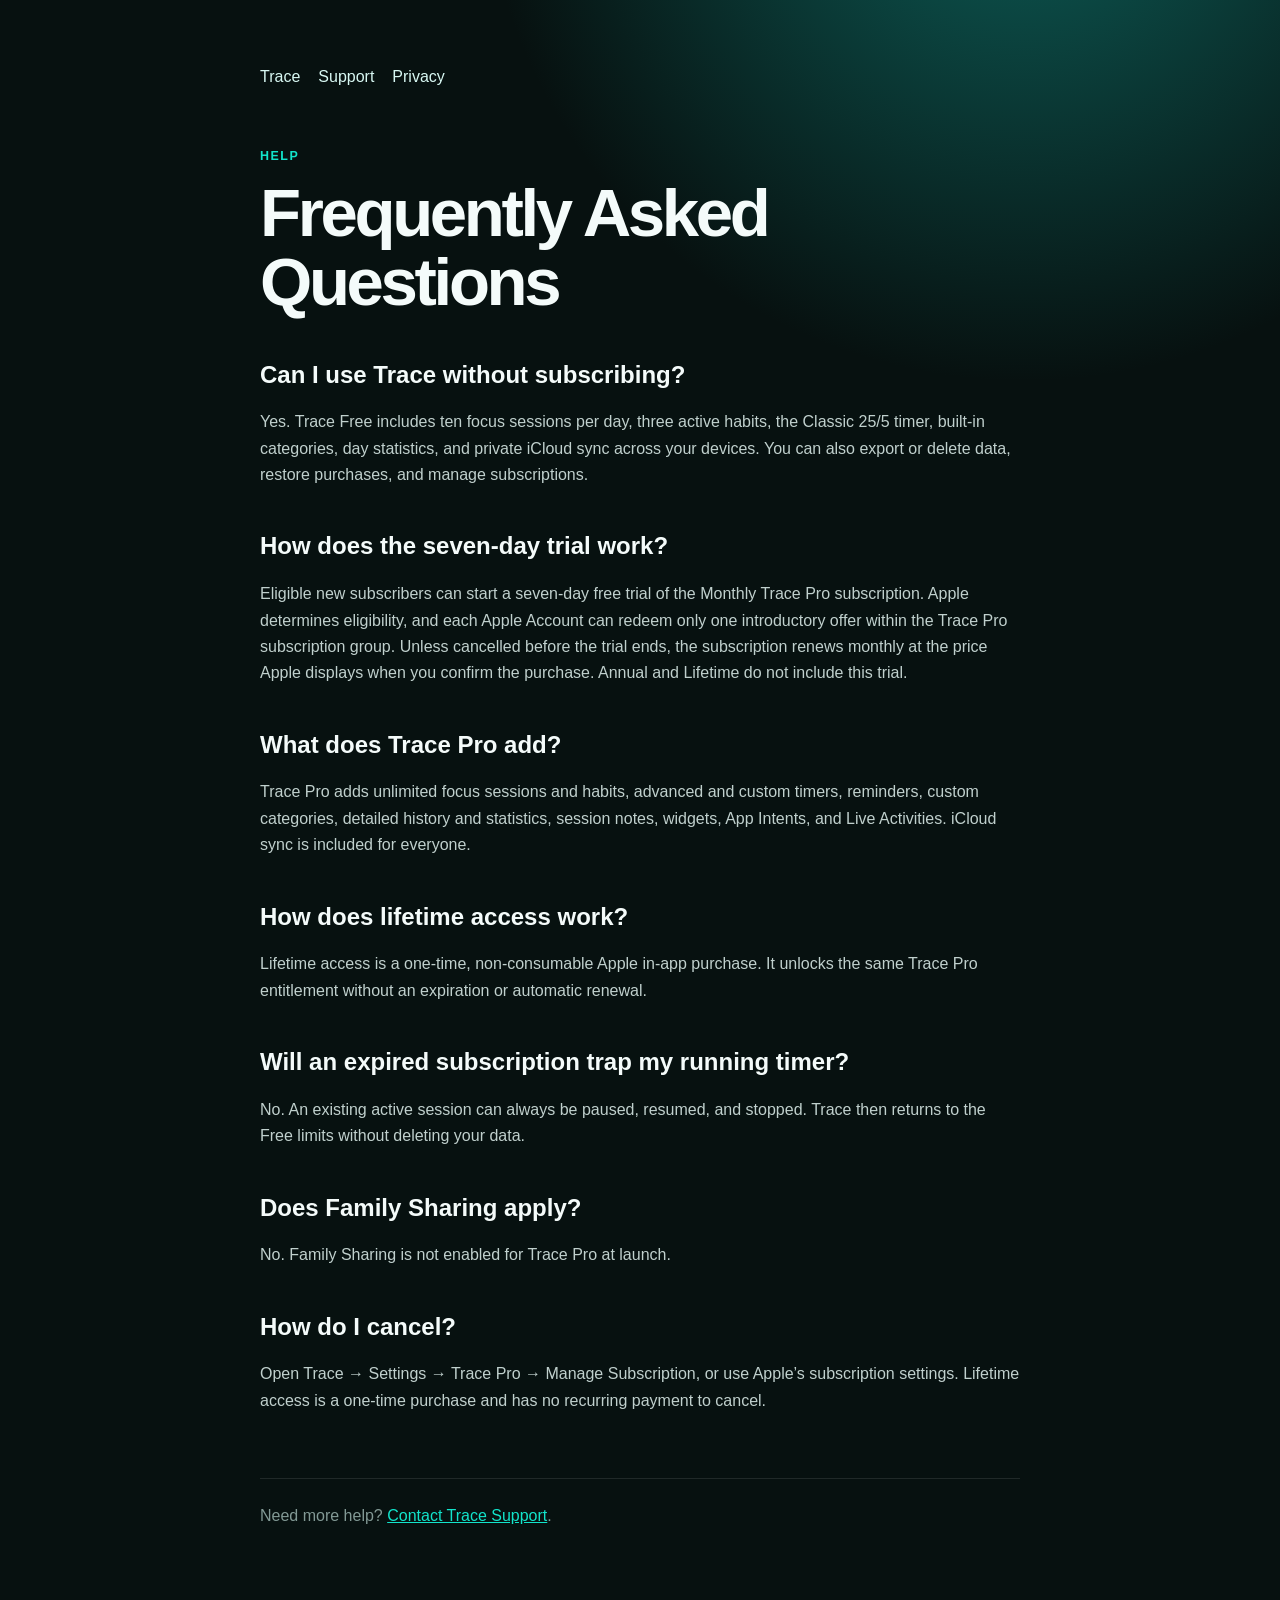
==== faq/index.html @ f42409b1 "Trace legal and support pages" ====
<!doctype html><html lang="en"><head><meta charset="utf-8"><meta name="viewport" content="width=device-width,initial-scale=1"><title>Trace FAQ</title><link rel="stylesheet" href="../assets/style.css"></head><body><main>
<nav><a href="../">Trace</a><a href="../support/">Support</a><a href="../privacy/">Privacy</a></nav>
<p class="eyebrow">Help</p><h1>Frequently Asked Questions</h1>
<h2>Can I use Trace without subscribing?</h2><p>Yes. Trace Free includes ten focus sessions per day, three active habits, the Classic 25/5 timer, built-in categories, day statistics, and private iCloud sync across your devices. You can also export or delete data, restore purchases, and manage subscriptions.</p>
<h2>How does the seven-day trial work?</h2><p>Eligible new subscribers can start a seven-day free trial of the Monthly Trace Pro subscription. Apple determines eligibility, and each Apple Account can redeem only one introductory offer within the Trace Pro subscription group. Unless cancelled before the trial ends, the subscription renews monthly at the price Apple displays when you confirm the purchase. Annual and Lifetime do not include this trial.</p>
<h2>What does Trace Pro add?</h2><p>Trace Pro adds unlimited focus sessions and habits, advanced and custom timers, reminders, custom categories, detailed history and statistics, session notes, widgets, App Intents, and Live Activities. iCloud sync is included for everyone.</p>
<h2>How does lifetime access work?</h2><p>Lifetime access is a one-time, non-consumable Apple in-app purchase. It unlocks the same Trace Pro entitlement without an expiration or automatic renewal.</p>
<h2>Will an expired subscription trap my running timer?</h2><p>No. An existing active session can always be paused, resumed, and stopped. Trace then returns to the Free limits without deleting your data.</p>
<h2>Does Family Sharing apply?</h2><p>No. Family Sharing is not enabled for Trace Pro at launch.</p>
<h2>How do I cancel?</h2><p>Open Trace → Settings → Trace Pro → Manage Subscription, or use Apple’s subscription settings. Lifetime access is a one-time purchase and has no recurring payment to cancel.</p>
<footer>Need more help? <a href="../support/">Contact Trace Support</a>.</footer></main></body></html>
---- assets/style.css ----
:root { color-scheme: dark; font-family: -apple-system, BlinkMacSystemFont, "Segoe UI", sans-serif; background: #071110; color: #f4fbfa; }
* { box-sizing: border-box; }
body { margin: 0; background: radial-gradient(circle at 80% -10%, #0d5f59 0, transparent 34rem), #071110; line-height: 1.65; }
main { width: min(760px, calc(100% - 40px)); margin: 0 auto; padding: 64px 0 96px; }
nav { display: flex; flex-wrap: wrap; gap: 18px; margin-bottom: 56px; }
a { color: #12e4cb; }
nav a { color: #d8f8f3; text-decoration: none; }
h1 { font-size: clamp(2.2rem, 7vw, 4.2rem); line-height: 1.02; letter-spacing: -.05em; margin: 0 0 20px; }
h2 { margin-top: 44px; line-height: 1.2; }
p, li { color: #c0d0cd; }
.eyebrow { color: #12e4cb; font-weight: 700; letter-spacing: .12em; text-transform: uppercase; font-size: .78rem; }
.card { background: rgba(255,255,255,.055); border: 1px solid rgba(255,255,255,.1); border-radius: 20px; padding: 22px; margin: 24px 0; }
.meta { color: #829995; font-size: .9rem; }
footer { margin-top: 64px; padding-top: 24px; border-top: 1px solid rgba(255,255,255,.1); color: #829995; }
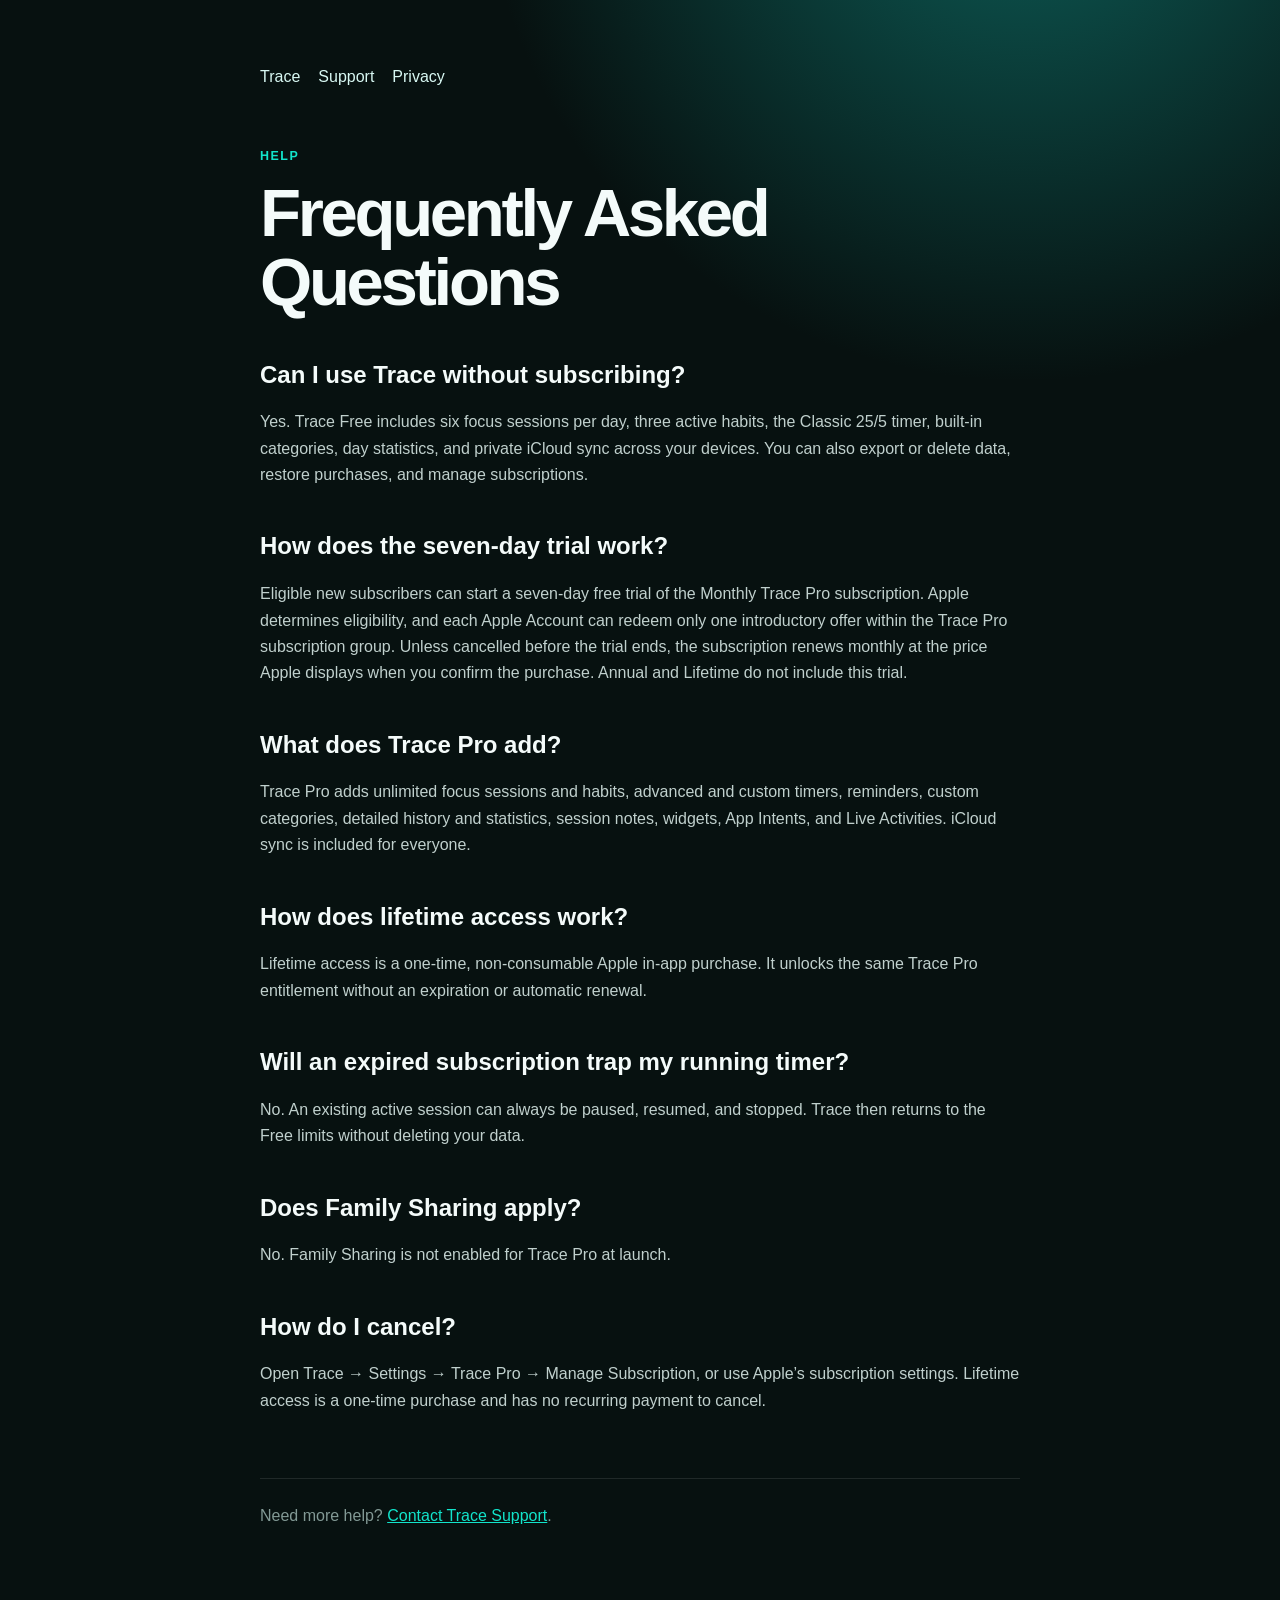
==== commit 0b8844c5: "Update privacy policy, support and FAQ for Trace 1.0 Co-Authored-By: Claude Fable 5.2 <noreply@anthr" ====
--- a/faq/index.html
+++ b/faq/index.html
@@ -1,7 +1,7 @@
 <!doctype html><html lang="en"><head><meta charset="utf-8"><meta name="viewport" content="width=device-width,initial-scale=1"><title>Trace FAQ</title><link rel="stylesheet" href="../assets/style.css"></head><body><main>
 <nav><a href="../">Trace</a><a href="../support/">Support</a><a href="../privacy/">Privacy</a></nav>
 <p class="eyebrow">Help</p><h1>Frequently Asked Questions</h1>
-<h2>Can I use Trace without subscribing?</h2><p>Yes. Trace Free includes ten focus sessions per day, three active habits, the Classic 25/5 timer, built-in categories, day statistics, and private iCloud sync across your devices. You can also export or delete data, restore purchases, and manage subscriptions.</p>
+<h2>Can I use Trace without subscribing?</h2><p>Yes. Trace Free includes six focus sessions per day, three active habits, the Classic 25/5 timer, built-in categories, day statistics, and private iCloud sync across your devices. You can also export or delete data, restore purchases, and manage subscriptions.</p>
 <h2>How does the seven-day trial work?</h2><p>Eligible new subscribers can start a seven-day free trial of the Monthly Trace Pro subscription. Apple determines eligibility, and each Apple Account can redeem only one introductory offer within the Trace Pro subscription group. Unless cancelled before the trial ends, the subscription renews monthly at the price Apple displays when you confirm the purchase. Annual and Lifetime do not include this trial.</p>
 <h2>What does Trace Pro add?</h2><p>Trace Pro adds unlimited focus sessions and habits, advanced and custom timers, reminders, custom categories, detailed history and statistics, session notes, widgets, App Intents, and Live Activities. iCloud sync is included for everyone.</p>
 <h2>How does lifetime access work?</h2><p>Lifetime access is a one-time, non-consumable Apple in-app purchase. It unlocks the same Trace Pro entitlement without an expiration or automatic renewal.</p>
